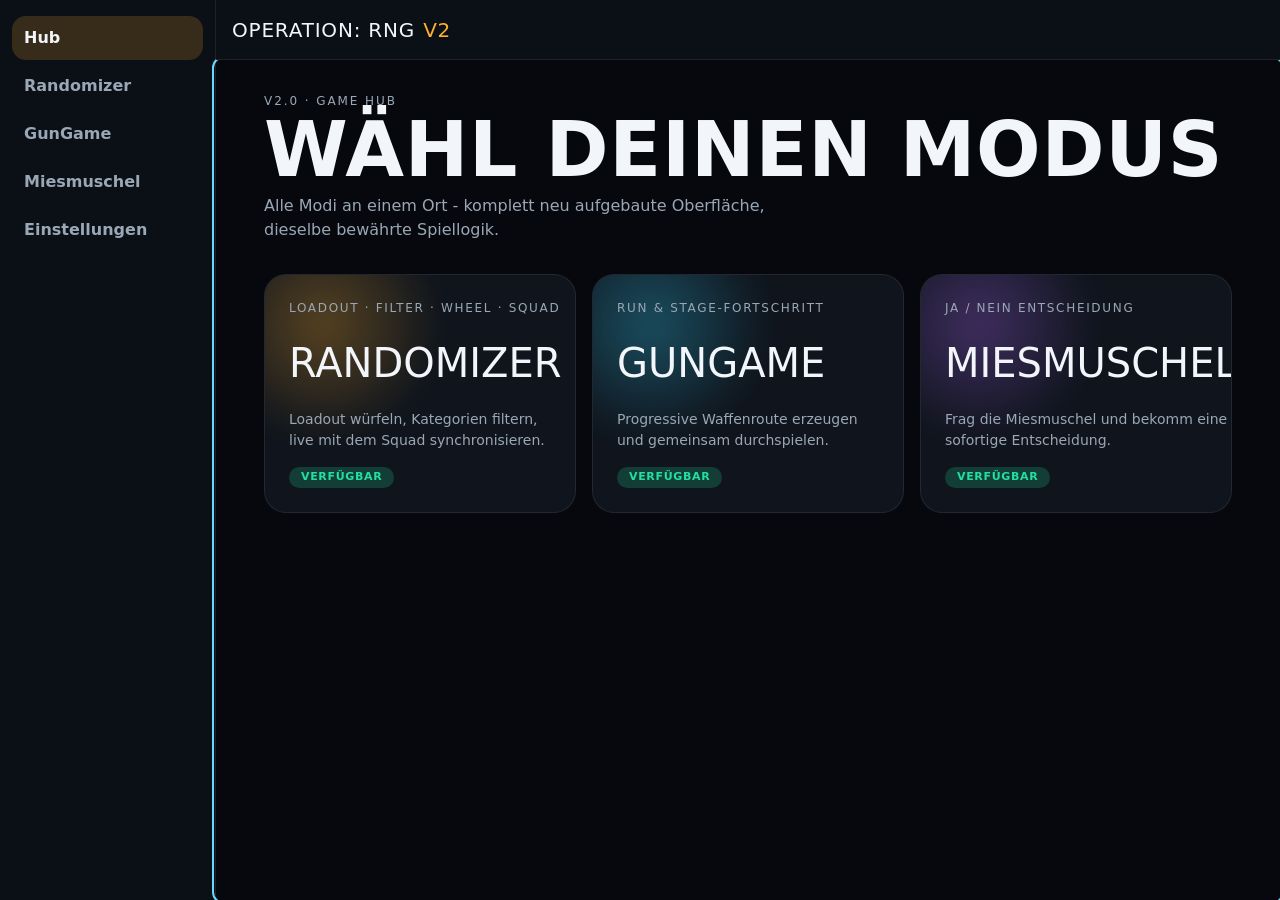
==== v2/index.html @ e4465fa4 "feat: add styles and structure for v2 components and views - Introduced new CSS files for various co" ====
<!doctype html>
<html lang="de">
  <head>
    <meta charset="UTF-8" />
    <meta name="viewport" content="width=device-width, initial-scale=1.0" />
    <meta
      name="description"
      content="ABI Randomizer v2.0 - Game Hub, Randomizer, GunGame und Miesmuschel."
    />
    <meta name="theme-color" content="#06080d" />
    <title>OPERATION: RNG v2</title>
    <link rel="stylesheet" href="./assets/styles/tokens.css" />
    <link rel="stylesheet" href="./assets/styles/reset.css" />
    <link rel="stylesheet" href="./assets/styles/base.css" />
    <link rel="stylesheet" href="./assets/styles/shell.css" />
    <link rel="stylesheet" href="./assets/styles/components/button.css" />
    <link rel="stylesheet" href="./assets/styles/components/card.css" />
    <link rel="stylesheet" href="./assets/styles/components/game-tile.css" />
    <link rel="stylesheet" href="./assets/styles/components/loadout-card.css" />
    <link rel="stylesheet" href="./assets/styles/components/event-overlay.css" />
    <link rel="stylesheet" href="./assets/styles/components/sheet.css" />
    <link rel="stylesheet" href="./assets/styles/views/hub.css" />
    <link rel="stylesheet" href="./assets/styles/views/randomizer.css" />
    <link rel="stylesheet" href="./assets/styles/views/filters.css" />
    <link rel="stylesheet" href="./assets/styles/views/wheel.css" />
    <link rel="stylesheet" href="./assets/styles/views/squad.css" />
    <link rel="stylesheet" href="./assets/styles/views/gungame.css" />
    <link rel="stylesheet" href="./assets/styles/views/muschel.css" />
    <link rel="stylesheet" href="./assets/styles/views/settings.css" />
  </head>
  <body>
    <a class="skip-link" href="#main">Zum Hauptinhalt springen</a>

    <div class="app-shell" id="appShell">
      <header class="app-topbar">
        <a class="app-topbar-brand" href="#/hub">
          OPERATION: RNG <span class="app-topbar-brand-accent">v2</span>
        </a>
      </header>

      <nav class="app-nav" id="appSideNav" aria-label="Modus Navigation">
        <span class="app-nav-brand">Menü</span>
      </nav>

      <main class="app-main" id="main" tabindex="-1"></main>

      <nav
        class="app-bottom-nav"
        id="appBottomNav"
        aria-label="Modus Navigation"
      ></nav>
    </div>

    <script type="module">
      import { bootstrap } from "./assets/js/app/bootstrap.js";
      bootstrap();
    </script>
  </body>
</html>
---- v2/assets/styles/tokens.css ----
/* v2 Design Tokens - Dark Tactical / Electric Signal (Planungs.md 6) */

:root {
  /* Grundfläche: fast schwarz, leicht bläulich */
  --color-bg: #06080d;
  --color-bg-raised: #0b0f16;
  --color-surface-1: #10151d;
  --color-surface-2: #161d27;
  --color-surface-3: #1e2732;
  --color-border: #ffffff14;
  --color-border-strong: #ffffff24;

  --color-text: #f2f5f9;
  --color-text-muted: #9aa7b5;
  --color-text-faint: #626d7a;

  /* Modusfarben (Planungs.md 6) */
  --color-randomizer: #ffb02e;
  --color-randomizer-strong: #ffc866;
  --color-gungame: #33d6ff;
  --color-muschel: #b06bff;
  --color-success: #22e0a0;
  --color-danger: #ff3d5a;

  --color-focus: #66d9ff;

  --font-display: "Segoe UI", "Inter", system-ui, sans-serif;
  --font-ui: "Segoe UI", "Inter", system-ui, sans-serif;
  --font-mono: "Consolas", "SFMono-Regular", monospace;

  --text-2xs: 11px;
  --text-xs: 12px;
  --text-sm: 14px;
  --text-md: 16px;
  --text-lg: 20px;
  --text-xl: 28px;
  --text-2xl: 40px;
  --text-3xl: 60px;

  --space-1: 4px;
  --space-2: 8px;
  --space-3: 12px;
  --space-4: 16px;
  --space-5: 24px;
  --space-6: 32px;
  --space-7: 48px;
  --space-8: 64px;

  --radius-sm: 8px;
  --radius-md: 14px;
  --radius-lg: 22px;
  --radius-pill: 999px;

  --shadow-sm: 0 4px 12px #00000055;
  --shadow-md: 0 16px 34px #00000066;
  --shadow-overlay: 0 24px 60px #000000aa;

  --motion-fast: 140ms;
  --motion-medium: 220ms;
  --motion-slow: 360ms;
  --motion-ease: cubic-bezier(0.2, 0.7, 0.3, 1);

  --nav-width: 216px;
  --nav-width-rail: 72px;
  --topbar-height: 60px;
  --bottom-nav-height: 64px;
  --context-sidebar-width: 340px;
  --touch-target: 44px;
}

@media (prefers-reduced-motion: reduce) {
  :root {
    --motion-fast: 0ms;
    --motion-medium: 0ms;
    --motion-slow: 0ms;
  }
}
---- v2/assets/styles/base.css ----
/* v2 Base - typography, focus, skip-link (Planungs.md 9) */

body {
  background: var(--color-bg);
  color: var(--color-text);
  font-family: var(--font-ui);
  font-size: var(--text-md);
  line-height: 1.5;
  font-variant-numeric: tabular-nums;
}

h1,
h2,
h3 {
  font-family: var(--font-display);
  font-weight: 700;
  letter-spacing: 0.01em;
  line-height: 1.1;
}

:focus-visible {
  outline: 2px solid var(--color-focus);
  outline-offset: 2px;
  border-radius: var(--radius-sm);
}

.skip-link {
  position: absolute;
  top: -100%;
  left: var(--space-3);
  z-index: 1000;
  padding: var(--space-2) var(--space-4);
  border-radius: var(--radius-sm);
  background: var(--color-focus);
  color: #05131a;
  font-weight: 700;
  text-decoration: none;
}

.skip-link:focus {
  top: var(--space-3);
}

.visually-hidden {
  position: absolute;
  width: 1px;
  height: 1px;
  overflow: hidden;
  clip: rect(0 0 0 0);
  white-space: nowrap;
}

/* Manual "Animationen reduzieren" override (Settings), same effect as the
   prefers-reduced-motion media query in reset.css/tokens.css but forced
   independent of the OS setting. */
:root[data-reduced-motion="true"] {
  --motion-fast: 0ms;
  --motion-medium: 0ms;
  --motion-slow: 0ms;
}

:root[data-reduced-motion="true"] *,
:root[data-reduced-motion="true"] *::before,
:root[data-reduced-motion="true"] *::after {
  animation-duration: 0.001ms !important;
  animation-iteration-count: 1 !important;
  transition-duration: 0.001ms !important;
  scroll-behavior: auto !important;
}

/* Streamer-Modus (Settings) */
:root[data-streamer="transparent"] body {
  background: transparent;
}

:root[data-streamer="greenscreen"] body {
  background: #00b140;
}
---- v2/assets/styles/shell.css ----
/* v2 App Shell (Planungs.md 5.1). Context sidebar column is deferred until
   a view (Filter Studio, Squad) actually needs it - not built for this slice. */

.app-shell {
  display: grid;
  grid-template-columns: 1fr;
  grid-template-rows: var(--topbar-height) 1fr;
  grid-template-areas:
    "topbar"
    "main";
  min-height: 100vh;
}

.app-topbar {
  grid-area: topbar;
  position: sticky;
  top: 0;
  z-index: 50;
  display: flex;
  align-items: center;
  justify-content: space-between;
  gap: var(--space-3);
  padding: 0 var(--space-4);
  border-bottom: 1px solid var(--color-border);
  background: var(--color-bg-raised);
}

.app-topbar-brand {
  display: flex;
  align-items: baseline;
  gap: var(--space-2);
  font-family: var(--font-display);
  font-size: var(--text-lg);
  text-transform: uppercase;
  letter-spacing: 0.04em;
  text-decoration: none;
  color: var(--color-text);
}

.app-topbar-brand-accent {
  color: var(--route-accent, var(--color-randomizer));
}

.app-main {
  grid-area: main;
  min-width: 0;
  padding: var(--space-5) var(--space-4) calc(var(--bottom-nav-height) + var(--space-5));
}

.app-nav {
  display: none;
}

.app-bottom-nav {
  position: fixed;
  left: 0;
  right: 0;
  bottom: 0;
  z-index: 50;
  display: flex;
  height: var(--bottom-nav-height);
  border-top: 1px solid var(--color-border);
  background: var(--color-bg-raised);
}

.app-bottom-nav-link {
  flex: 1;
  display: flex;
  flex-direction: column;
  align-items: center;
  justify-content: center;
  gap: 2px;
  min-height: var(--touch-target);
  color: var(--color-text-muted);
  font-size: var(--text-2xs);
  font-weight: 700;
  letter-spacing: 0.02em;
  text-transform: uppercase;
  text-decoration: none;
}

.app-bottom-nav-link[aria-current="page"] {
  color: var(--route-accent, var(--color-randomizer));
}

.app-bottom-nav-link[aria-disabled="true"] {
  color: var(--color-text-faint);
  pointer-events: none;
}

.app-bottom-nav-icon {
  font-size: var(--text-md);
}

@media (min-width: 900px) {
  .app-shell {
    grid-template-columns: var(--nav-width) 1fr;
    grid-template-areas:
      "nav topbar"
      "nav main";
  }

  .app-nav {
    grid-area: nav;
    display: flex;
    flex-direction: column;
    gap: var(--space-1);
    padding: var(--space-4) var(--space-3);
    border-right: 1px solid var(--color-border);
    background: var(--color-bg-raised);
  }

  .app-nav-brand {
    padding: 0 var(--space-2) var(--space-4);
    font-family: var(--font-display);
    font-size: var(--text-md);
    text-transform: uppercase;
    letter-spacing: 0.06em;
  }

  .app-nav-link {
    display: flex;
    align-items: center;
    gap: var(--space-2);
    min-height: var(--touch-target);
    padding: 0 var(--space-3);
    border-radius: var(--radius-md);
    color: var(--color-text-muted);
    font-weight: 700;
    text-decoration: none;
    transition: background var(--motion-fast) var(--motion-ease),
      color var(--motion-fast) var(--motion-ease);
  }

  .app-nav-link:hover {
    background: var(--color-surface-1);
    color: var(--color-text);
  }

  .app-nav-link[aria-current="page"] {
    background: color-mix(in srgb, var(--route-accent, var(--color-randomizer)) 18%, transparent);
    color: var(--color-text);
  }

  .app-nav-link[aria-disabled="true"] {
    color: var(--color-text-faint);
    pointer-events: none;
  }

  .app-main {
    padding: var(--space-6) var(--space-7);
  }

  .app-bottom-nav {
    display: none;
  }
}
---- v2/assets/styles/components/button.css ----
/* Component: ActionButton / IconButton (Planungs.md 6) */

.btn {
  display: inline-flex;
  align-items: center;
  justify-content: center;
  gap: var(--space-2);
  min-height: var(--touch-target);
  padding: 0 var(--space-5);
  border: 1px solid transparent;
  border-radius: var(--radius-md);
  font-family: var(--font-ui);
  font-size: var(--text-sm);
  font-weight: 700;
  letter-spacing: 0.02em;
  text-decoration: none;
  transition: transform var(--motion-fast) var(--motion-ease),
    filter var(--motion-fast) var(--motion-ease);
}

.btn:hover {
  filter: brightness(1.1);
}

.btn:active {
  transform: translateY(1px);
}

.btn:disabled,
.btn[aria-disabled="true"] {
  cursor: not-allowed;
  filter: grayscale(0.5);
  opacity: 0.5;
}

.btn--loading {
  cursor: progress;
  opacity: 0.8;
}

.btn--primary {
  border-color: var(--route-accent, var(--color-randomizer));
  background: var(--route-accent, var(--color-randomizer));
  color: #191106;
  box-shadow: var(--shadow-sm);
}

.btn--secondary {
  border-color: var(--color-border-strong);
  background: var(--color-surface-2);
  color: var(--color-text);
}

.btn--ghost {
  background: transparent;
  color: var(--color-text-muted);
}

.btn--ghost:hover {
  background: var(--color-surface-1);
  color: var(--color-text);
}

.btn--danger {
  border-color: var(--color-danger);
  background: color-mix(in srgb, var(--color-danger) 20%, transparent);
  color: #ffd7dd;
}

.btn--lg {
  min-height: 56px;
  padding: 0 var(--space-6);
  font-size: var(--text-md);
}

.icon-btn {
  display: inline-flex;
  align-items: center;
  justify-content: center;
  width: var(--touch-target);
  height: var(--touch-target);
  border-radius: var(--radius-pill);
  color: var(--color-text-muted);
  transition: background var(--motion-fast) var(--motion-ease),
    color var(--motion-fast) var(--motion-ease);
}

.icon-btn:hover {
  background: var(--color-surface-2);
  color: var(--color-text);
}
---- v2/assets/styles/components/card.css ----
/* Component: Card panel base, StatusChip */

.card {
  border: 1px solid var(--color-border);
  border-radius: var(--radius-lg);
  background: var(--color-surface-1);
  box-shadow: var(--shadow-sm);
}

.card-header {
  padding: var(--space-4) var(--space-4) 0;
}

.card-body {
  padding: var(--space-4);
}

.status-chip {
  display: inline-flex;
  align-items: center;
  gap: var(--space-1);
  padding: 2px var(--space-3);
  border-radius: var(--radius-pill);
  background: var(--color-surface-2);
  color: var(--color-text-muted);
  font-size: var(--text-2xs);
  font-weight: 700;
  letter-spacing: 0.06em;
  text-transform: uppercase;
}

.status-chip--success {
  background: color-mix(in srgb, var(--color-success) 20%, transparent);
  color: var(--color-success);
}

.status-chip--danger {
  background: color-mix(in srgb, var(--color-danger) 22%, transparent);
  color: var(--color-danger);
}

.status-chip--accent {
  background: color-mix(in srgb, var(--route-accent, var(--color-randomizer)) 20%, transparent);
  color: var(--route-accent, var(--color-randomizer));
}
---- v2/assets/styles/components/game-tile.css ----
/* Component: GameTile (Hub) */

.game-tile-grid {
  display: grid;
  grid-template-columns: repeat(auto-fit, minmax(240px, 1fr));
  gap: var(--space-4);
}

.game-tile {
  position: relative;
  display: grid;
  align-content: space-between;
  gap: var(--space-4);
  min-height: 220px;
  padding: var(--space-5);
  border: 1px solid var(--color-border);
  border-radius: var(--radius-lg);
  background: var(--color-surface-1);
  color: var(--color-text);
  text-decoration: none;
  overflow: hidden;
  transition: transform var(--motion-fast) var(--motion-ease),
    border-color var(--motion-fast) var(--motion-ease);
}

.game-tile::before {
  content: "";
  position: absolute;
  inset: -30% auto auto -20%;
  width: 240px;
  height: 240px;
  border-radius: 50%;
  background: radial-gradient(circle, var(--tile-accent, var(--color-randomizer)) 0%, transparent 70%);
  filter: blur(14px);
  opacity: 0.3;
  pointer-events: none;
}

.game-tile:hover {
  transform: translateY(-4px);
  border-color: var(--tile-accent, var(--color-randomizer));
}

.game-tile[aria-disabled="true"] {
  cursor: not-allowed;
  opacity: 0.55;
}

.game-tile[aria-disabled="true"]:hover {
  transform: none;
}

.game-tile-eyebrow {
  position: relative;
  color: var(--color-text-muted);
  font-size: var(--text-xs);
  letter-spacing: 0.14em;
  text-transform: uppercase;
}

.game-tile-title {
  position: relative;
  font-size: clamp(28px, 4vw, 40px);
  text-transform: uppercase;
}

.game-tile-desc {
  position: relative;
  color: var(--color-text-muted);
  font-size: var(--text-sm);
}

.game-tile-footer {
  position: relative;
  display: flex;
  align-items: center;
  justify-content: space-between;
  gap: var(--space-2);
}
---- v2/assets/styles/components/loadout-card.css ----
/* Component: LoadoutCard / WeaponCard (Randomizer Play View, Planungs.md 5.3) */

.loadout-board {
  display: grid;
  gap: var(--space-3);
  max-width: 880px;
}

.loadout-stage {
  position: relative;
  padding: var(--space-5);
  border: 1px solid var(--color-border);
  border-radius: var(--radius-lg);
  background: linear-gradient(160deg, var(--color-surface-2) 0%, var(--color-surface-1) 100%);
}

.loadout-stage-label {
  color: var(--color-text-muted);
  font-size: var(--text-xs);
  letter-spacing: 0.14em;
  text-transform: uppercase;
}

.loadout-stage-value {
  margin-top: var(--space-1);
  font-family: var(--font-display);
  font-size: var(--text-2xl);
  text-transform: uppercase;
}

.loadout-stage-reroll {
  position: absolute;
  top: var(--space-4);
  right: var(--space-4);
}

.loadout-grid {
  display: grid;
  grid-template-columns: repeat(auto-fit, minmax(140px, 1fr));
  gap: var(--space-3);
}

.loadout-weapon-grid {
  display: grid;
  grid-template-columns: 1fr 1fr;
  gap: var(--space-3);
}

@media (max-width: 599px) {
  .loadout-weapon-grid {
    grid-template-columns: 1fr;
  }
}

.loadout-card {
  position: relative;
  display: grid;
  gap: var(--space-1);
  padding: var(--space-4);
  border: 1px solid var(--color-border);
  border-radius: var(--radius-md);
  background: var(--color-surface-1);
  transition: border-color var(--motion-fast) var(--motion-ease);
}

.loadout-card--weapon {
  padding: var(--space-5);
  border-color: var(--rarity-color, var(--color-border-strong));
}

.loadout-card--locked {
  border-color: var(--route-accent, var(--color-randomizer));
}

.loadout-card-label {
  display: flex;
  align-items: center;
  justify-content: space-between;
  color: var(--color-text-muted);
  font-size: var(--text-2xs);
  letter-spacing: 0.1em;
  text-transform: uppercase;
}

.loadout-card-value {
  font-family: var(--font-display);
  font-size: var(--text-lg);
  text-transform: uppercase;
}

.loadout-card--weapon .loadout-card-value {
  font-size: var(--text-xl);
  color: var(--rarity-color, var(--color-text));
}

.loadout-card-lock-btn {
  color: var(--color-text-faint);
}

.loadout-card-lock-btn[aria-pressed="true"] {
  color: var(--route-accent, var(--color-randomizer));
}

.loadout-actions {
  display: flex;
  justify-content: center;
  padding-top: var(--space-2);
}

.loadout-board.is-rolling .loadout-card:not(.loadout-card--locked),
.loadout-board.is-rolling .loadout-stage {
  animation: loadoutRolling var(--motion-slow) var(--motion-ease) infinite alternate;
}

@keyframes loadoutRolling {
  from {
    opacity: 1;
    transform: scale(1);
  }

  to {
    opacity: 0.55;
    transform: scale(0.98);
  }
}

@media (prefers-reduced-motion: reduce) {
  .loadout-board.is-rolling .loadout-card:not(.loadout-card--locked),
  .loadout-board.is-rolling .loadout-stage {
    animation: none;
  }
}
---- v2/assets/styles/components/event-overlay.css ----
/* Component: EventOverlay (Planungs.md 5.3, 6) - one dialog style for all
   special events (0 to Hero today, elite crate etc. later). */

.event-overlay {
  position: fixed;
  inset: 0;
  z-index: 200;
  display: flex;
  align-items: center;
  justify-content: center;
  padding: var(--space-4);
  background: #000000cc;
  animation: eventOverlayIn var(--motion-medium) var(--motion-ease);
}

@keyframes eventOverlayIn {
  from {
    opacity: 0;
  }

  to {
    opacity: 1;
  }
}

.event-modal {
  width: min(420px, 100%);
  padding: var(--space-6) var(--space-5);
  border: 1px solid var(--event-accent, var(--color-danger));
  border-radius: var(--radius-lg);
  background: var(--color-surface-1);
  box-shadow: var(--shadow-overlay);
  text-align: center;
}

.event-modal-title {
  font-family: var(--font-display);
  font-size: var(--text-xl);
  color: var(--event-accent, var(--color-danger));
  text-transform: uppercase;
}

.event-modal-text {
  margin-top: var(--space-2);
  color: var(--color-text-muted);
}

.event-modal-actions {
  margin-top: var(--space-5);
  display: flex;
  justify-content: center;
}

@media (prefers-reduced-motion: reduce) {
  .event-overlay {
    animation: none;
  }
}
---- v2/assets/styles/components/sheet.css ----
/* Component: Sheet / Drawer (Planungs.md 6, 5.4) - fullscreen on mobile,
   right-docked panel on desktop. Shared by Filter Studio and later panels. */

.sheet-overlay {
  position: fixed;
  inset: 0;
  z-index: 300;
  display: flex;
  justify-content: flex-end;
  background: #000000aa;
}

.sheet-panel {
  display: flex;
  flex-direction: column;
  width: 100%;
  height: 100%;
  background: var(--color-bg-raised);
  box-shadow: var(--shadow-overlay);
  animation: sheetSlideIn var(--motion-medium) var(--motion-ease);
}

@keyframes sheetSlideIn {
  from {
    transform: translateX(100%);
  }

  to {
    transform: translateX(0);
  }
}

@media (prefers-reduced-motion: reduce) {
  .sheet-panel {
    animation: none;
  }
}

.sheet-header {
  display: flex;
  align-items: center;
  justify-content: space-between;
  gap: var(--space-3);
  padding: var(--space-4) var(--space-5);
  border-bottom: 1px solid var(--color-border);
}

.sheet-title {
  font-family: var(--font-display);
  font-size: var(--text-lg);
  text-transform: uppercase;
}

.sheet-body {
  flex: 1;
  overflow-y: auto;
  padding: var(--space-5);
}

.sheet-footer {
  display: flex;
  align-items: center;
  justify-content: space-between;
  gap: var(--space-3);
  padding: var(--space-4) var(--space-5);
  border-top: 1px solid var(--color-border);
}

.sheet-errors {
  padding: var(--space-3) var(--space-4);
  border: 1px solid var(--color-danger);
  border-radius: var(--radius-md);
  background: color-mix(in srgb, var(--color-danger) 14%, transparent);
  color: #ffd7dd;
  font-size: var(--text-sm);
}

.sheet-errors ul {
  padding-left: var(--space-4);
  list-style: disc;
}

@media (min-width: 900px) {
  .sheet-panel {
    width: min(560px, 92vw);
  }
}
---- v2/assets/styles/views/hub.css ----
/* View: Game Hub (Planungs.md 5.2) */

.hub-hero {
  margin-bottom: var(--space-6);
}

.hub-hero-eyebrow {
  color: var(--color-text-muted);
  font-size: var(--text-xs);
  letter-spacing: 0.16em;
  text-transform: uppercase;
}

.hub-hero-title {
  margin: var(--space-1) 0 var(--space-2);
  font-size: clamp(40px, 7vw, 76px);
  text-transform: uppercase;
  line-height: 0.95;
}

.hub-hero-subtitle {
  max-width: 56ch;
  color: var(--color-text-muted);
}
---- v2/assets/styles/views/randomizer.css ----
/* View: Randomizer Play View (Planungs.md 5.3) */

.randomizer-view-header {
  display: flex;
  flex-wrap: wrap;
  align-items: center;
  justify-content: space-between;
  gap: var(--space-3);
  margin-bottom: var(--space-5);
}

.randomizer-header-actions {
  display: flex;
  flex-wrap: wrap;
  gap: var(--space-2);
}

.randomizer-inline-section {
  margin-top: var(--space-6);
  padding-top: var(--space-6);
  border-top: 1px solid var(--color-border);
}

.randomizer-view-title {
  font-size: clamp(28px, 4vw, 40px);
  text-transform: uppercase;
}

.randomizer-example-note {
  margin-top: var(--space-3);
  color: var(--color-text-faint);
  font-size: var(--text-xs);
}
---- v2/assets/styles/views/filters.css ----
/* View: Filter Studio (Planungs.md 5.4) */

.weapon-search-input {
  width: 100%;
  min-height: var(--touch-target);
  padding: 0 var(--space-3);
  border: 1px solid var(--color-border-strong);
  border-radius: var(--radius-md);
  background: var(--color-surface-2);
  color: var(--color-text);
}

.randomizer-filter-chip {
  display: inline-flex;
  align-items: center;
  gap: var(--space-1);
}
---- v2/assets/styles/views/wheel.css ----
/* View: Wheel (Planungs.md 5.5) */

.wheel-source-row {
  display: flex;
  gap: var(--space-2);
  margin-bottom: var(--space-5);
}

.wheel-layout {
  display: grid;
  gap: var(--space-5);
  align-items: start;
}

@media (min-width: 900px) {
  .wheel-layout {
    grid-template-columns: minmax(0, 1fr) minmax(260px, 340px);
  }
}

.wheel-board {
  display: grid;
  justify-items: center;
  gap: var(--space-4);
}

.wheel-canvas {
  width: min(480px, 100%);
  height: auto;
  aspect-ratio: 1;
  border-radius: 50%;
}

.wheel-result-text {
  margin-top: var(--space-4);
  font-family: var(--font-display);
  font-size: var(--text-lg);
  text-align: center;
}

.wheel-side-panel {
  display: grid;
  gap: var(--space-3);
}

.wheel-side-heading {
  font-size: var(--text-sm);
  color: var(--color-text-muted);
  text-transform: uppercase;
  letter-spacing: 0.08em;
}

.wheel-side-hint {
  color: var(--color-text-muted);
}

.wheel-chip-list {
  display: flex;
  flex-wrap: wrap;
  gap: var(--space-2);
}

.wheel-chip {
  display: inline-flex;
  align-items: center;
  gap: var(--space-1);
  padding: var(--space-1) var(--space-2);
  border-radius: var(--radius-pill);
  background: var(--color-surface-2);
  font-size: var(--text-sm);
}

.wheel-chip-remove {
  color: var(--color-text-faint);
}

.wheel-chip-remove:hover {
  color: var(--color-danger);
}

.wheel-add-row {
  display: flex;
  gap: var(--space-2);
}

.wheel-add-row input {
  flex: 1;
  min-height: var(--touch-target);
  padding: 0 var(--space-3);
  border: 1px solid var(--color-border-strong);
  border-radius: var(--radius-md);
  background: var(--color-surface-2);
  color: var(--color-text);
}
---- v2/assets/styles/views/squad.css ----
/* View: Squad Command Center (Planungs.md 5.6) */

.squad-start-card {
  max-width: 420px;
  display: grid;
  gap: var(--space-3);
}

.squad-field-label {
  display: grid;
  gap: var(--space-1);
  color: var(--color-text-muted);
  font-size: var(--text-sm);
}

.squad-text-input {
  min-height: var(--touch-target);
  padding: 0 var(--space-3);
  border: 1px solid var(--color-border-strong);
  border-radius: var(--radius-md);
  background: var(--color-surface-2);
  color: var(--color-text);
}

.squad-join-row {
  display: flex;
  gap: var(--space-2);
}

.squad-code-input {
  width: 90px;
  text-transform: uppercase;
}

.squad-error-text {
  color: var(--color-danger);
  font-size: var(--text-sm);
}

.squad-dashboard {
  display: grid;
  gap: var(--space-4);
}

@media (min-width: 900px) {
  .squad-dashboard {
    grid-template-columns: 260px minmax(0, 1fr) 280px;
    align-items: start;
  }
}

.squad-code-card {
  display: grid;
  gap: var(--space-2);
  justify-items: start;
}

.squad-code-value {
  font-family: var(--font-display);
  font-size: var(--text-xl);
  letter-spacing: 0.1em;
}

.squad-member-grid {
  display: grid;
  gap: var(--space-2);
  margin-top: var(--space-3);
}

.squad-member-card {
  padding: var(--space-3);
  border: 1px solid var(--color-border);
  border-radius: var(--radius-md);
  background: var(--color-surface-2);
  display: grid;
  gap: var(--space-2);
}

.squad-member-result {
  display: flex;
  flex-wrap: wrap;
  gap: var(--space-2);
  font-size: var(--text-sm);
  color: var(--color-text-muted);
}

.squad-result-item {
  padding: 2px var(--space-2);
  border-radius: var(--radius-sm);
  background: var(--color-surface-1);
}

.squad-result-item b {
  color: var(--color-text);
}

.squad-member-name-row {
  display: flex;
  align-items: center;
  flex-wrap: wrap;
  gap: var(--space-2);
  font-weight: 700;
}

.squad-member-actions {
  display: flex;
  gap: var(--space-2);
}

.squad-feed-list {
  display: grid;
  gap: var(--space-1);
  margin-top: var(--space-3);
  font-size: var(--text-sm);
  color: var(--color-text-muted);
}

.squad-feed-empty {
  color: var(--color-text-faint);
}
---- v2/assets/styles/views/gungame.css ----
/* View: GunGame (Planungs.md 5.7) */

.gungame-setup-card {
  max-width: 360px;
  display: grid;
  gap: var(--space-4);
}

.gungame-focus-card {
  padding: var(--space-6) var(--space-5);
  border: 1px solid var(--route-accent, var(--color-gungame));
  border-radius: var(--radius-lg);
  background: linear-gradient(160deg, var(--color-surface-2) 0%, var(--color-surface-1) 100%);
  text-align: center;
}

.gungame-focus-weapon {
  margin-top: var(--space-2);
  font-family: var(--font-display);
  font-size: clamp(36px, 8vw, 64px);
  color: var(--route-accent, var(--color-gungame));
  text-transform: uppercase;
}

.gungame-focus-meta {
  margin-top: var(--space-1);
  color: var(--color-text-muted);
}

.gungame-context-row {
  display: flex;
  justify-content: space-between;
  margin-top: var(--space-3);
  color: var(--color-text-faint);
  font-size: var(--text-sm);
}

.gungame-message {
  margin-top: var(--space-3);
  color: var(--color-text-muted);
}

.gungame-actions-row {
  flex-wrap: wrap;
  gap: var(--space-2);
}

.gungame-timeline {
  display: grid;
  gap: var(--space-2);
  margin-top: var(--space-6);
}

.gungame-timeline-item {
  display: grid;
  grid-template-columns: 32px 1fr auto auto;
  align-items: center;
  gap: var(--space-2);
  padding: var(--space-2) var(--space-3);
  border: 1px solid var(--color-border);
  border-radius: var(--radius-md);
  background: var(--color-surface-1);
}

.gungame-timeline-item.is-current {
  border-color: var(--route-accent, var(--color-gungame));
}

.gungame-timeline-item.is-done {
  opacity: 0.6;
}

.gungame-timeline-step {
  color: var(--color-text-muted);
  font-family: var(--font-display);
  font-size: var(--text-lg);
}

.gungame-timeline-weapon {
  font-weight: 700;
}

@media (max-width: 599px) {
  .gungame-timeline-item {
    grid-template-columns: 28px 1fr;
    row-gap: var(--space-1);
  }
}
---- v2/assets/styles/views/muschel.css ----
/* View: Miesmuschel (Planungs.md 5.8) - minimal, immersive single screen. */

.muschel-wrap {
  max-width: 560px;
  margin-inline: auto;
  display: grid;
  gap: var(--space-5);
  justify-items: center;
  text-align: center;
}

.muschel-question-label {
  width: 100%;
  text-align: left;
}

.muschel-question-input {
  width: 100%;
  min-height: 90px;
  padding: var(--space-3);
  resize: vertical;
}

.muschel-shell-visual {
  font-size: 96px;
  line-height: 1;
}

.muschel-shell-visual.is-deciding {
  animation: muschelPulse var(--motion-slow) var(--motion-ease);
}

@keyframes muschelPulse {
  0% {
    transform: scale(1) rotate(0deg);
  }

  50% {
    transform: scale(1.15) rotate(-6deg);
  }

  100% {
    transform: scale(1) rotate(0deg);
  }
}

@media (prefers-reduced-motion: reduce) {
  .muschel-shell-visual.is-deciding {
    animation: none;
  }
}

.muschel-result-card {
  width: 100%;
  padding: var(--space-4);
  border-radius: var(--radius-lg);
  border: 1px solid var(--color-border);
  background: var(--color-surface-1);
}

.muschel-result-card.allow {
  border-color: var(--color-success);
}

.muschel-result-card.deny {
  border-color: var(--color-danger);
}

.muschel-result-title {
  font-family: var(--font-display);
  font-size: var(--text-lg);
  text-transform: uppercase;
}

.muschel-result-line {
  margin-top: var(--space-1);
  color: var(--color-text-muted);
}

.muschel-actions-row {
  gap: var(--space-2);
}

.muschel-history-list {
  display: grid;
  gap: var(--space-2);
}

.muschel-history-item {
  display: flex;
  justify-content: space-between;
  gap: var(--space-3);
  padding: var(--space-2) var(--space-3);
  border-radius: var(--radius-md);
  background: var(--color-surface-2);
}

.muschel-history-item.allow strong {
  color: var(--color-success);
}

.muschel-history-item.deny strong {
  color: var(--color-danger);
}
---- v2/assets/styles/views/settings.css ----
/* View: Settings (Planungs.md 4) */

.settings-content {
  max-width: 480px;
  display: grid;
  gap: var(--space-4);
}

.settings-section {
  display: grid;
  gap: var(--space-2);
}

.settings-volume-label {
  display: block;
}

.settings-volume-label input[type="range"] {
  width: 100%;
  margin-top: var(--space-2);
}

.settings-volume-value {
  color: var(--color-text-muted);
  font-size: var(--text-sm);
}

.settings-streamer-row {
  display: flex;
  gap: var(--space-2);
  flex-wrap: wrap;
}
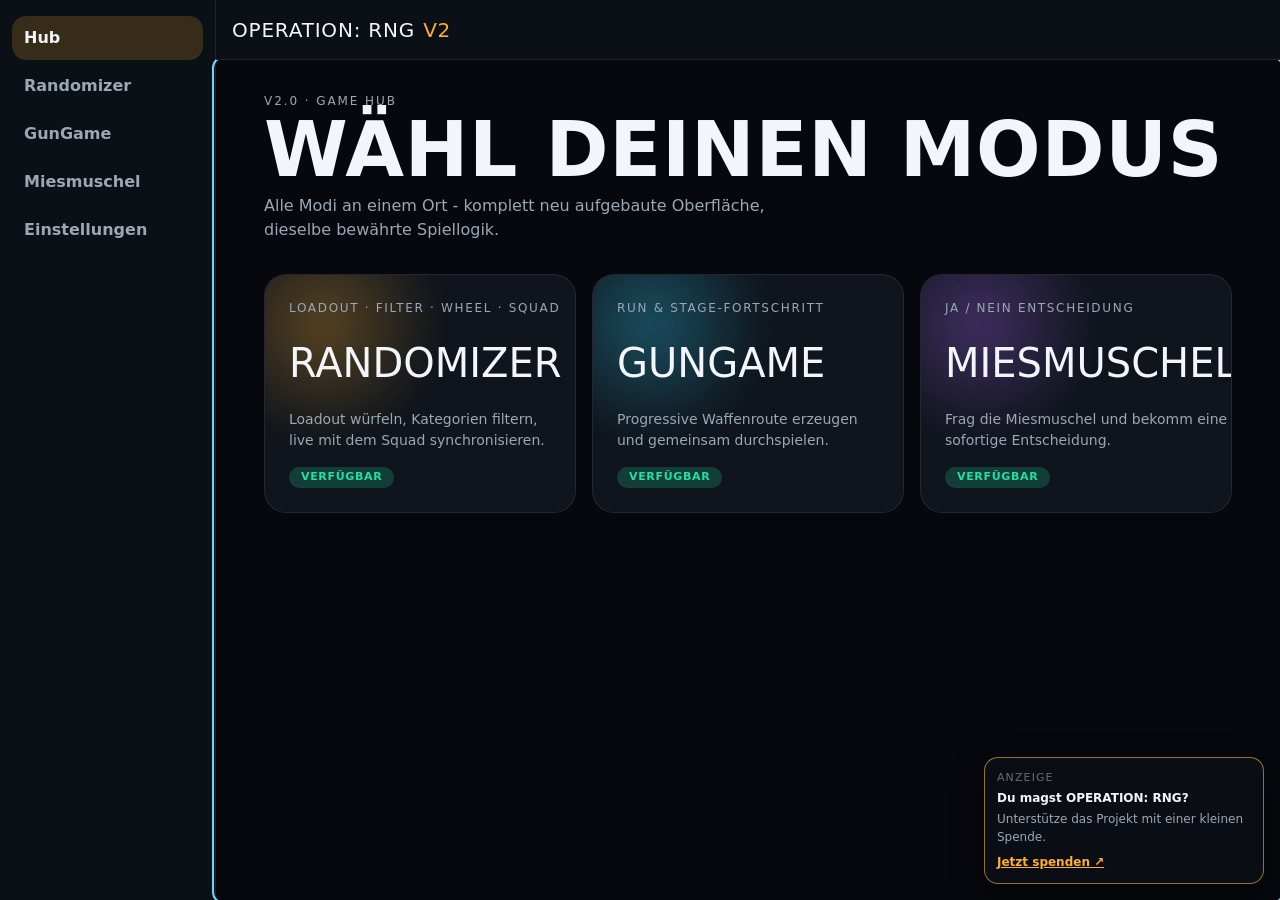
==== commit abf25d3e: "Füge spezielle Antworten und Unterstützungshinweis hinzu; aktualisiere Tests und Styles" ====
--- a/v2/index.html
+++ b/v2/index.html
@@ -51,6 +51,17 @@
       ></nav>
     </div>
 
+    <aside class="support-banner" aria-label="Unterstützung und Werbung">
+      <span class="support-banner-label">Anzeige</span>
+      <strong>Du magst OPERATION: RNG?</strong>
+      <span>Unterstütze das Projekt mit einer kleinen Spende.</span>
+      <a
+        href="https://buffbuff.com/top-up/arena-breakout-infinite"
+        target="_blank"
+        rel="noopener noreferrer sponsored"
+      >Jetzt spenden ↗</a>
+    </aside>
+
     <script type="module">
       import { bootstrap } from "./assets/js/app/bootstrap.js";
       bootstrap();
--- a/v2/assets/styles/shell.css
+++ b/v2/assets/styles/shell.css
@@ -92,7 +92,46 @@
   font-size: var(--text-md);
 }
 
+.support-banner {
+  position: fixed;
+  right: var(--space-3);
+  bottom: calc(var(--bottom-nav-height) + var(--space-3));
+  z-index: 45;
+  display: grid;
+  gap: 3px;
+  width: min(280px, calc(100vw - var(--space-6)));
+  padding: var(--space-3);
+  border: 1px solid color-mix(in srgb, var(--color-randomizer) 55%, var(--color-border));
+  border-radius: var(--radius-md);
+  background: color-mix(in srgb, var(--color-bg-raised) 94%, transparent);
+  box-shadow: var(--shadow-md);
+  font-size: var(--text-xs);
+  backdrop-filter: blur(10px);
+}
+
+.support-banner-label {
+  color: var(--color-text-faint);
+  font-size: var(--text-2xs);
+  letter-spacing: 0.1em;
+  text-transform: uppercase;
+}
+
+.support-banner > span:not(.support-banner-label) {
+  color: var(--color-text-muted);
+}
+
+.support-banner a {
+  margin-top: var(--space-1);
+  color: var(--color-randomizer);
+  font-weight: 700;
+}
+
 @media (min-width: 900px) {
+  .support-banner {
+    right: var(--space-4);
+    bottom: var(--space-4);
+  }
+
   .app-shell {
     grid-template-columns: var(--nav-width) 1fr;
     grid-template-areas:
--- a/v2/assets/styles/components/loadout-card.css
+++ b/v2/assets/styles/components/loadout-card.css
@@ -1,9 +1,84 @@
 /* Component: LoadoutCard / WeaponCard (Randomizer Play View, Planungs.md 5.3) */
 
+.loadout-board-wrap {
+  display: grid;
+  justify-items: center;
+  gap: var(--space-6);
+  padding: var(--space-5);
+  border-radius: var(--radius-lg);
+  background: radial-gradient(ellipse at 50% 0%, color-mix(in srgb, var(--route-accent, var(--color-randomizer)) 8%, transparent) 0%, transparent 70%);
+}
+
 .loadout-board {
+  position: relative;
   display: grid;
   gap: var(--space-3);
   max-width: 880px;
+  padding: var(--space-4);
+  border-radius: var(--radius-lg);
+  background: var(--color-bg-raised);
+  box-shadow: inset 0 0 0 1px var(--color-border), var(--shadow-md);
+  transition: filter var(--motion-medium) var(--motion-ease);
+}
+
+/* Marquee chase-light border, classic cabinet trim. */
+.loadout-board::before {
+  content: "";
+  position: absolute;
+  inset: -6px;
+  z-index: -1;
+  border-radius: calc(var(--radius-lg) + 6px);
+  border: 2px dashed color-mix(in srgb, var(--route-accent, var(--color-randomizer)) 65%, transparent);
+  animation: marqueeChase 14s linear infinite;
+}
+
+@keyframes marqueeChase {
+  to {
+    transform: rotate(360deg);
+  }
+}
+
+.loadout-board.is-rolling {
+  filter: drop-shadow(0 0 18px color-mix(in srgb, var(--route-accent, var(--color-randomizer)) 35%, transparent));
+}
+
+.loadout-board.is-rolling::before {
+  animation-duration: 3s;
+}
+
+.slot-spin-btn {
+  min-width: 220px;
+  padding: var(--space-4) var(--space-7);
+  border: 3px solid #241a06;
+  border-radius: var(--radius-pill);
+  background: linear-gradient(180deg, var(--color-randomizer-strong) 0%, var(--route-accent, var(--color-randomizer)) 60%, #7a4f00 100%);
+  box-shadow: 0 8px 0 #5c3c00, 0 16px 26px #000000a0;
+  color: #1a1106;
+  font-size: var(--text-lg);
+  letter-spacing: 0.1em;
+  text-shadow: 0 1px 1px #ffffff40;
+  transition: transform 120ms ease, box-shadow 120ms ease, filter 120ms ease;
+}
+
+.slot-spin-btn:hover:not(:disabled) {
+  filter: brightness(1.08);
+}
+
+.slot-spin-btn:active:not(:disabled) {
+  transform: translateY(6px);
+  box-shadow: 0 2px 0 #5c3c00, 0 6px 14px #000000a0;
+}
+
+.slot-spin-btn:disabled {
+  cursor: not-allowed;
+  filter: grayscale(0.4) brightness(0.8);
+  box-shadow: 0 8px 0 #3a3a3a, 0 16px 26px #000000a0;
+}
+
+@media (prefers-reduced-motion: reduce) {
+  .loadout-board::before {
+    animation: none;
+  }
 }
 
 .loadout-stage {
@@ -107,26 +182,34 @@
   padding-top: var(--space-2);
 }
 
-.loadout-board.is-rolling .loadout-card:not(.loadout-card--locked),
-.loadout-board.is-rolling .loadout-stage {
-  animation: loadoutRolling var(--motion-slow) var(--motion-ease) infinite alternate;
-}
-
-@keyframes loadoutRolling {
-  from {
-    opacity: 1;
-    transform: scale(1);
-  }
-
-  to {
-    opacity: 0.55;
-    transform: scale(0.98);
-  }
-}
-
-@media (prefers-reduced-motion: reduce) {
-  .loadout-board.is-rolling .loadout-card:not(.loadout-card--locked),
-  .loadout-board.is-rolling .loadout-stage {
-    animation: none;
-  }
-}
+.slot-reel {
+  display: block;
+  position: relative;
+  height: 1.25em;
+  overflow: hidden;
+  border-radius: var(--radius-sm);
+  background: linear-gradient(180deg, var(--color-surface-2) 0%, var(--color-surface-1) 100%);
+  box-shadow: inset 0 0 14px #00000073;
+}
+
+.slot-reel-strip {
+  display: flex;
+  flex-direction: column;
+  will-change: transform, filter;
+}
+
+.slot-reel-stop {
+  display: flex;
+  align-items: center;
+  justify-content: center;
+  flex: 0 0 1.25em;
+  min-width: 0;
+  padding: 0 var(--space-1);
+  overflow: hidden;
+  text-overflow: ellipsis;
+  white-space: nowrap;
+}
+
+.slot-reel-stop:nth-child(odd) {
+  background: #ffffff06;
+}
--- a/v2/assets/styles/views/wheel.css
+++ b/v2/assets/styles/views/wheel.css
@@ -24,11 +24,32 @@
   gap: var(--space-4);
 }
 
+.wheel-frame {
+  position: relative;
+  width: min(480px, 100%);
+  filter: drop-shadow(0 16px 30px rgb(0 0 0 / 35%));
+}
+
 .wheel-canvas {
-  width: min(480px, 100%);
+  display: block;
+  width: 100%;
   height: auto;
   aspect-ratio: 1;
   border-radius: 50%;
+}
+
+.wheel-pointer {
+  position: absolute;
+  z-index: 2;
+  top: -3px;
+  left: 50%;
+  width: clamp(20px, 6%, 30px);
+  aspect-ratio: 1 / 1.15;
+  pointer-events: none;
+  transform: translateX(-50%);
+  clip-path: polygon(0 0, 100% 0, 50% 100%);
+  background: linear-gradient(135deg, #fff 0 18%, var(--color-randomizer) 20% 100%);
+  filter: drop-shadow(0 3px 2px rgb(0 0 0 / 60%));
 }
 
 .wheel-result-text {
--- a/v2/assets/styles/views/muschel.css
+++ b/v2/assets/styles/views/muschel.css
@@ -66,6 +66,10 @@
   border-color: var(--color-danger);
 }
 
+.muschel-result-card.neutral {
+  border-color: var(--color-text-muted);
+}
+
 .muschel-result-title {
   font-family: var(--font-display);
   font-size: var(--text-lg);
@@ -95,6 +99,11 @@
   background: var(--color-surface-2);
 }
 
+.muschel-history-item strong {
+  max-width: 60%;
+  text-align: right;
+}
+
 .muschel-history-item.allow strong {
   color: var(--color-success);
 }
@@ -102,3 +111,7 @@
 .muschel-history-item.deny strong {
   color: var(--color-danger);
 }
+
+.muschel-history-item.neutral strong {
+  color: var(--color-text-muted);
+}
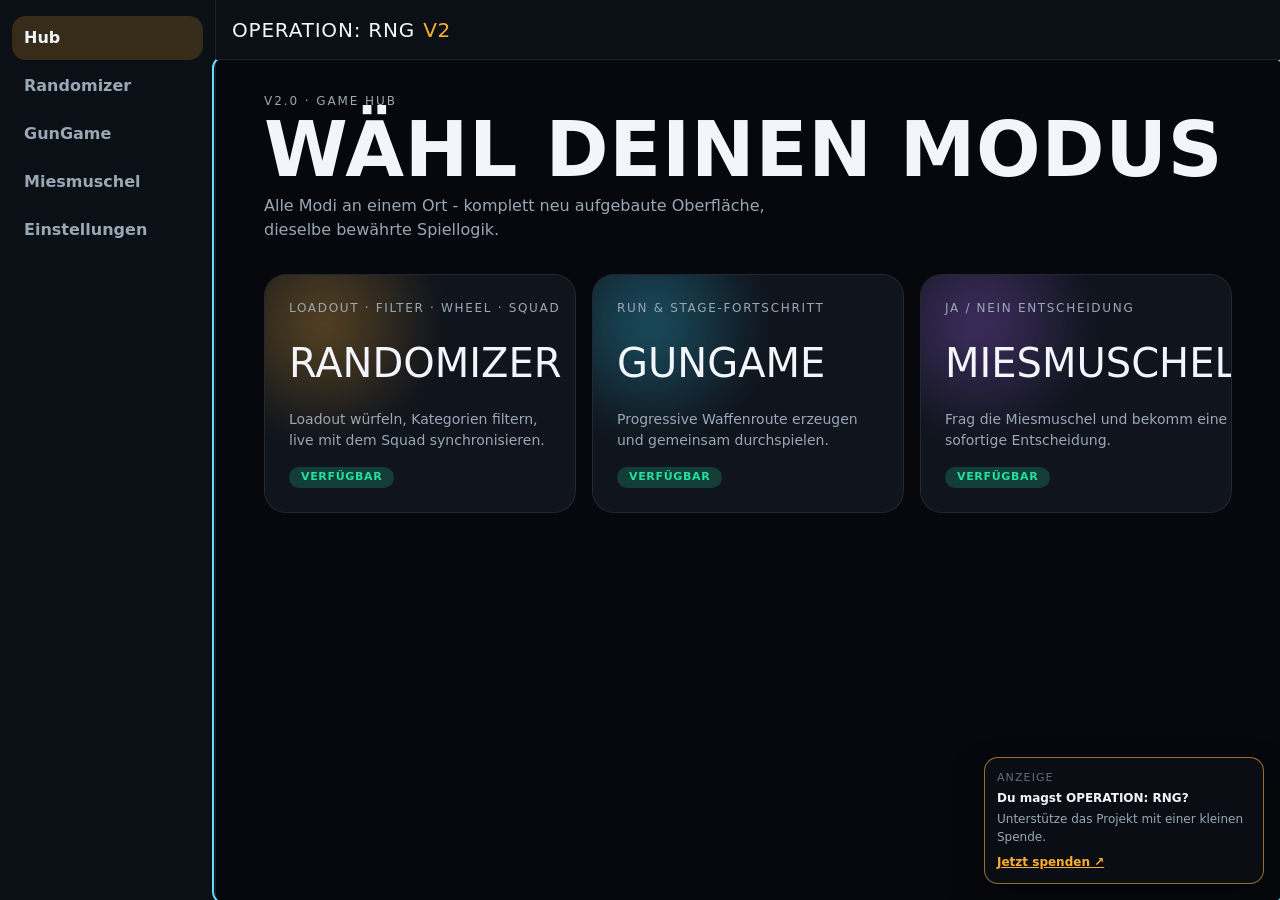
==== commit 6647d4e5: "Verbessere die Formatierung des Stylesheets und aktualisiere den Spendenlink" ====
--- a/v2/index.html
+++ b/v2/index.html
@@ -17,7 +17,10 @@
     <link rel="stylesheet" href="./assets/styles/components/card.css" />
     <link rel="stylesheet" href="./assets/styles/components/game-tile.css" />
     <link rel="stylesheet" href="./assets/styles/components/loadout-card.css" />
-    <link rel="stylesheet" href="./assets/styles/components/event-overlay.css" />
+    <link
+      rel="stylesheet"
+      href="./assets/styles/components/event-overlay.css"
+    />
     <link rel="stylesheet" href="./assets/styles/components/sheet.css" />
     <link rel="stylesheet" href="./assets/styles/views/hub.css" />
     <link rel="stylesheet" href="./assets/styles/views/randomizer.css" />
@@ -56,10 +59,11 @@
       <strong>Du magst OPERATION: RNG?</strong>
       <span>Unterstütze das Projekt mit einer kleinen Spende.</span>
       <a
-        href="https://buffbuff.com/top-up/arena-breakout-infinite"
+        href="https://www.youtube.com/watch?v=Aq5WXmQQooo&pp=ygUJcmljayByb2xs"
         target="_blank"
         rel="noopener noreferrer sponsored"
-      >Jetzt spenden ↗</a>
+        >Jetzt spenden ↗</a
+      >
     </aside>
 
     <script type="module">
